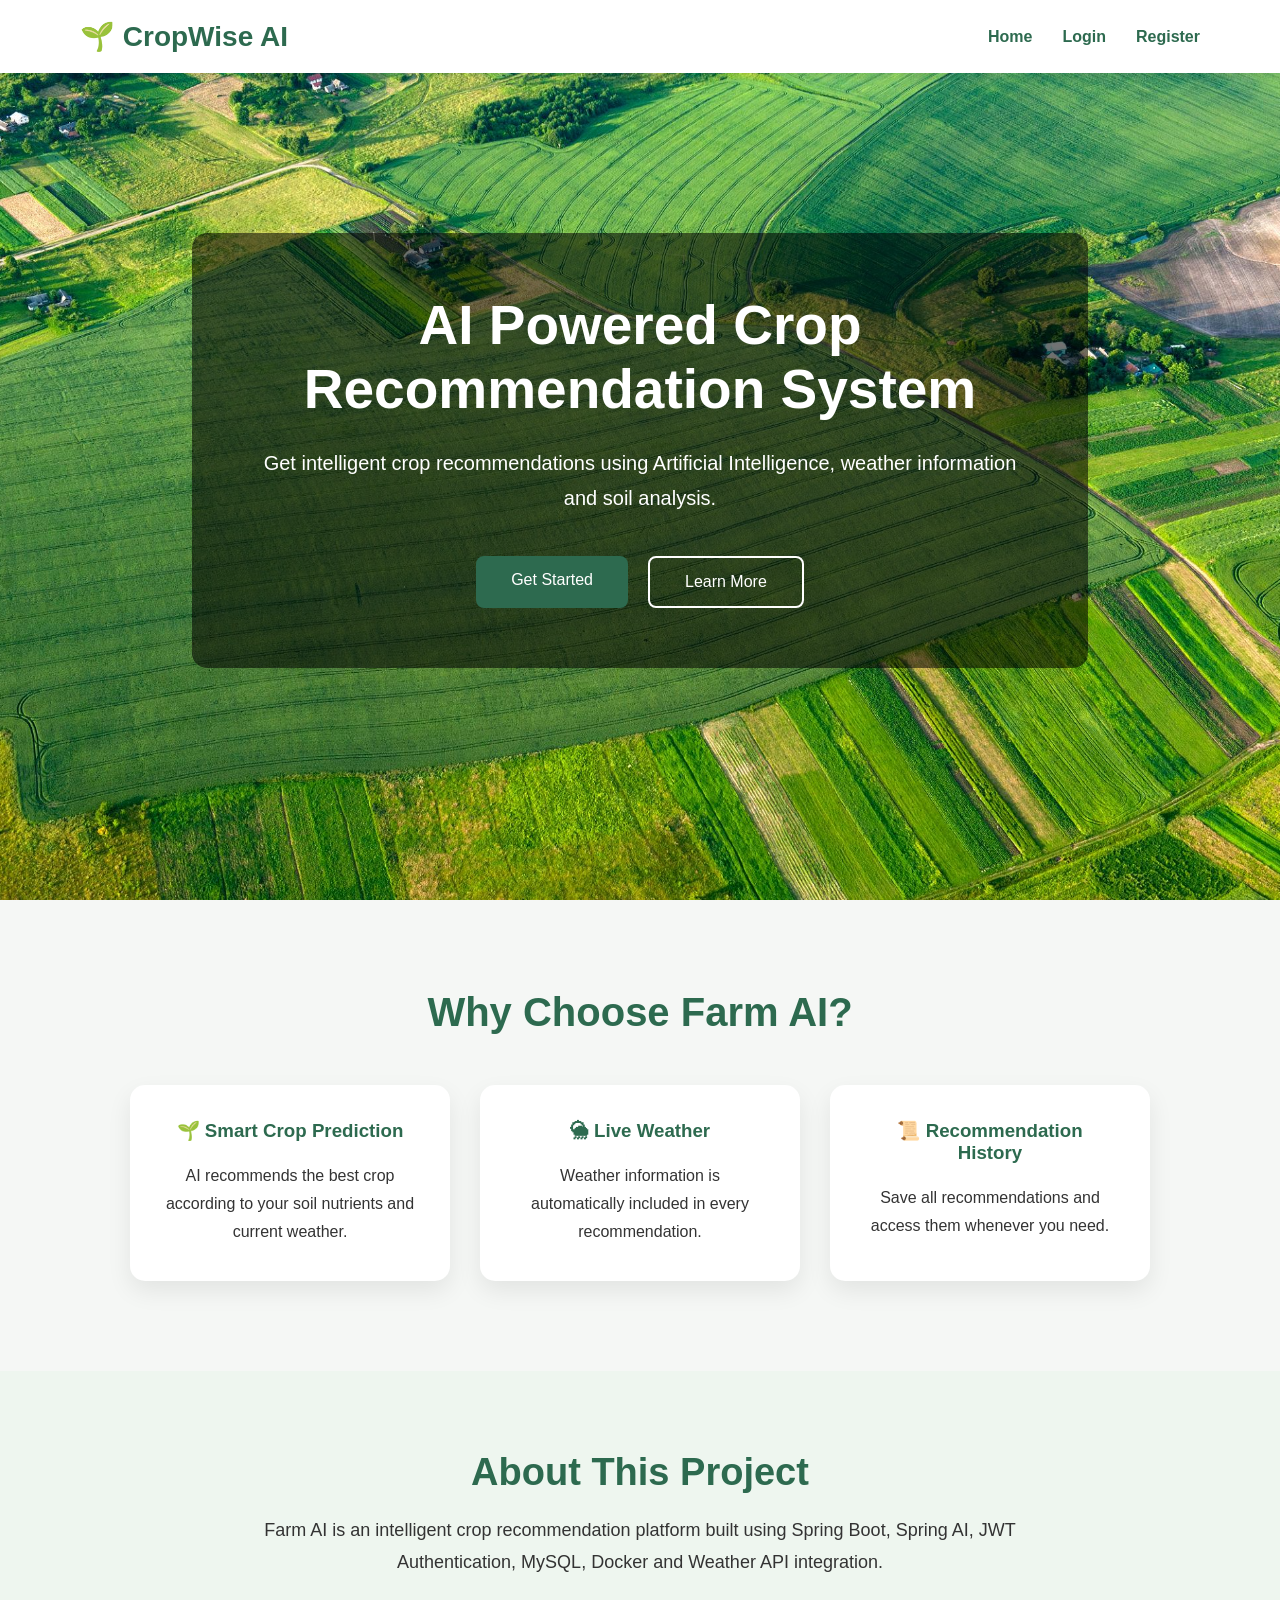
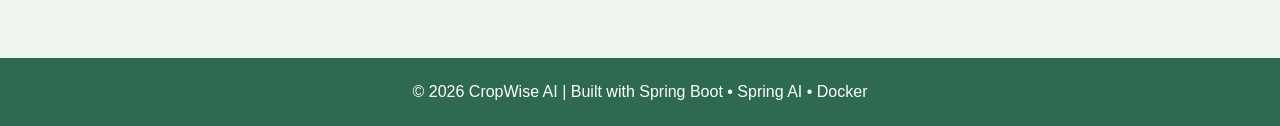
==== frontend/farm-ai-frontend/index.html @ f519d2a6 "Add responsive frontend for AI crop recommendation system. Added frontend pages including login, reg" ====
<!DOCTYPE html>
<html lang="en">

<head>

    <meta charset="UTF-8">

    <meta name="viewport" content="width=device-width, initial-scale=1.0">

    <title>CropWise AI - Smart Crop Recommendation</title>

    <link rel="stylesheet" href="css/style.css">

</head>

<body>

    <nav>

        <div class="logo">

            🌱 CropWise AI

        </div>

        <ul>

            <li><a href="index.html">Home</a></li>

            <li><a href="login.html">Login</a></li>

            <li><a href="register.html">Register</a></li>

        </ul>

    </nav>

    <section class="hero">

        <div class="hero-content">

            <h1>

                AI Powered Crop Recommendation System

            </h1>

            <p>

                Get intelligent crop recommendations using Artificial Intelligence,
                weather information and soil analysis.

            </p>

            <div class="hero-buttons">

                <a href="register.html" class="btn">

                    Get Started

                </a>

                <a href="#features" class="btn btn-outline">

                    Learn More

                </a>

            </div>

        </div>

    </section>

    <section id="features">

        <h2>

            Why Choose Farm AI?

        </h2>

        <div class="cards">

            <div class="card">

                <h3>

                    🌱 Smart Crop Prediction

                </h3>

                <p>

                    AI recommends the best crop according to your
                    soil nutrients and current weather.

                </p>

            </div>

            <div class="card">

                <h3>

                    🌦 Live Weather

                </h3>

                <p>

                    Weather information is automatically included
                    in every recommendation.

                </p>

            </div>

            <div class="card">

                <h3>

                    📜 Recommendation History

                </h3>

                <p>

                    Save all recommendations and access them
                    whenever you need.

                </p>

            </div>

        </div>

    </section>

    <section class="about">

        <h2>

            About This Project

        </h2>

        <p>

            Farm AI is an intelligent crop recommendation platform
            built using Spring Boot, Spring AI, JWT Authentication,
            MySQL, Docker and Weather API integration.

        </p>

    </section>

    <footer>

        © 2026 CropWise AI | Built with Spring Boot • Spring AI • Docker

    </footer>

</body>

</html>
---- frontend/farm-ai-frontend/css/style.css ----
*{
    margin:0;
    padding:0;
    box-sizing:border-box;
    font-family:"Segoe UI",sans-serif;
}

html{
    scroll-behavior:smooth;
}

body{
    background:#f5f7f5;
    color:#333;
}

/* Navigation */

nav{

    display:flex;

    justify-content:space-between;

    align-items:center;

    padding:20px 80px;

    background:white;

    position:fixed;

    width:100%;

    top:0;

    left:0;

    box-shadow:0 2px 10px rgba(0,0,0,.1);

    z-index:1000;

}

.logo{

    font-size:28px;

    font-weight:bold;

    color:#2d6a4f;

}

nav ul{

    display:flex;

    list-style:none;

}

nav ul li{

    margin-left:30px;

}

nav a{

    text-decoration:none;

    color:#2d6a4f;

    font-weight:600;

    transition:.3s;

}

nav a:hover{

    color:#40916c;

}

/* Hero */

.hero{

    height:100vh;

    background:url("../images/farm.jpg") center/cover no-repeat;

    display:flex;

    justify-content:center;

    align-items:center;

}

.hero-content{

    width:70%;

    background:rgba(0,0,0,.55);

    padding:60px;

    border-radius:15px;

    color:white;

    text-align:center;

}

.hero h1{

    font-size:55px;

    margin-bottom:25px;

}

.hero p{

    font-size:20px;

    line-height:35px;

    margin-bottom:40px;

}

.hero-buttons{

    display:flex;

    justify-content:center;

    gap:20px;

}

.btn{

    text-decoration:none;

    background:#2d6a4f;

    color:white;

    padding:15px 35px;

    border-radius:8px;

    transition:.3s;

}

.btn:hover{

    background:#1b4332;

}

.btn-outline{

    background:transparent;

    border:2px solid white;

}

.btn-outline:hover{

    background:white;

    color:#2d6a4f;

}

/* Features */

#features{

    padding:90px 70px;

    text-align:center;

}

#features h2{

    font-size:40px;

    margin-bottom:50px;

    color:#2d6a4f;

}

.cards{

    display:flex;

    justify-content:center;

    flex-wrap:wrap;

    gap:30px;

}

.card{

    width:320px;

    background:white;

    padding:35px;

    border-radius:15px;

    box-shadow:0 10px 25px rgba(0,0,0,.08);

    transition:.3s;

}

.card:hover{

    transform:translateY(-8px);

}

.card h3{

    margin-bottom:20px;

    color:#2d6a4f;

}

.card p{

    line-height:28px;

}

/* About */

.about{

    padding:80px;

    text-align:center;

    background:#eef6ef;

}

.about h2{

    color:#2d6a4f;

    margin-bottom:20px;

    font-size:38px;

}

.about p{

    width:70%;

    margin:auto;

    line-height:32px;

    font-size:18px;

}

/* Footer */

footer{

    background:#2d6a4f;

    color:white;

    text-align:center;

    padding:25px;

}

/* ---------- Authentication Pages ---------- */

.auth-body{

    background-image: linear-gradient(rgba(0,0,0,.55),rgba(0,0,0,.55)),
    url("../images/farm.jpg");

    background-size: cover;
    background-position: center;

    display:flex;

    justify-content:center;

    align-items:center;

    height:100vh;

    font-family:Arial,Helvetica,sans-serif;
}

.auth-container{

    width:100%;
    display:flex;
    justify-content:center;
}

.auth-card{

    width:420px;

    background:white;

    padding:40px;

    border-radius:15px;

    box-shadow:0 15px 40px rgba(0,0,0,.35);

    text-align:center;
}

.auth-card h2{

    color:#2e7d32;

    margin-bottom:10px;
}

.auth-subtitle{

    color:#666;

    margin-bottom:25px;
}

.auth-card input{

    width:100%;

    padding:15px;

    margin:12px 0;

    border:1px solid #ccc;

    border-radius:8px;

    font-size:16px;

    box-sizing:border-box;
}

.auth-card input:focus{

    outline:none;

    border-color:#2e7d32;

    box-shadow:0 0 8px rgba(46,125,50,.3);
}

.auth-card button{

    width:100%;

    padding:15px;

    margin-top:15px;

    border:none;

    border-radius:8px;

    background:#2e7d32;

    color:white;

    font-size:18px;

    cursor:pointer;

    transition:.3s;
}

.auth-card button:hover{

    background:#1b5e20;
}

.bottom-text{

    margin-top:25px;
}

.bottom-text a{

    color:#2e7d32;

    text-decoration:none;

    font-weight:bold;
}

.bottom-text a:hover{

    text-decoration:underline;
}

/* ---------------- Dashboard ---------------- */

.dashboard-body{

    background:#f3f8f4;

    font-family:Arial,Helvetica,sans-serif;
}

.dashboard-container{

    width:90%;

    max-width:900px;

    margin:auto;

    padding:40px 0;

    text-align:center;
}

.dashboard-container h1{

    color:#2e7d32;

    margin-bottom:10px;
}

.welcome{

    color:#666;

    margin-bottom:40px;
}

.dashboard-card{

    background:white;

    margin-bottom:25px;

    padding:30px;

    border-radius:15px;

    box-shadow:0 10px 25px rgba(0,0,0,.1);
}

.dashboard-card h2{

    color:#2e7d32;

    margin-bottom:15px;
}

.dashboard-card p{

    color:#555;

    margin-bottom:25px;
}

.dashboard-btn{

    display:inline-block;

    padding:12px 30px;

    background:#2e7d32;

    color:white;

    text-decoration:none;

    border-radius:8px;

    transition:.3s;
}

.dashboard-btn:hover{

    background:#1b5e20;
}

.logout-btn{

    margin-top:30px;

    padding:15px 40px;

    border:none;

    border-radius:8px;

    background:#d32f2f;

    color:white;

    cursor:pointer;

    font-size:17px;
}

.logout-btn:hover{

    background:#b71c1c;
}

.message{
    text-align:center;
    margin:15px 0;
    font-size:16px;
    font-weight:bold;
    min-height:20px;
}

.success{
    color:green;
}

.error{
    color:red;
}
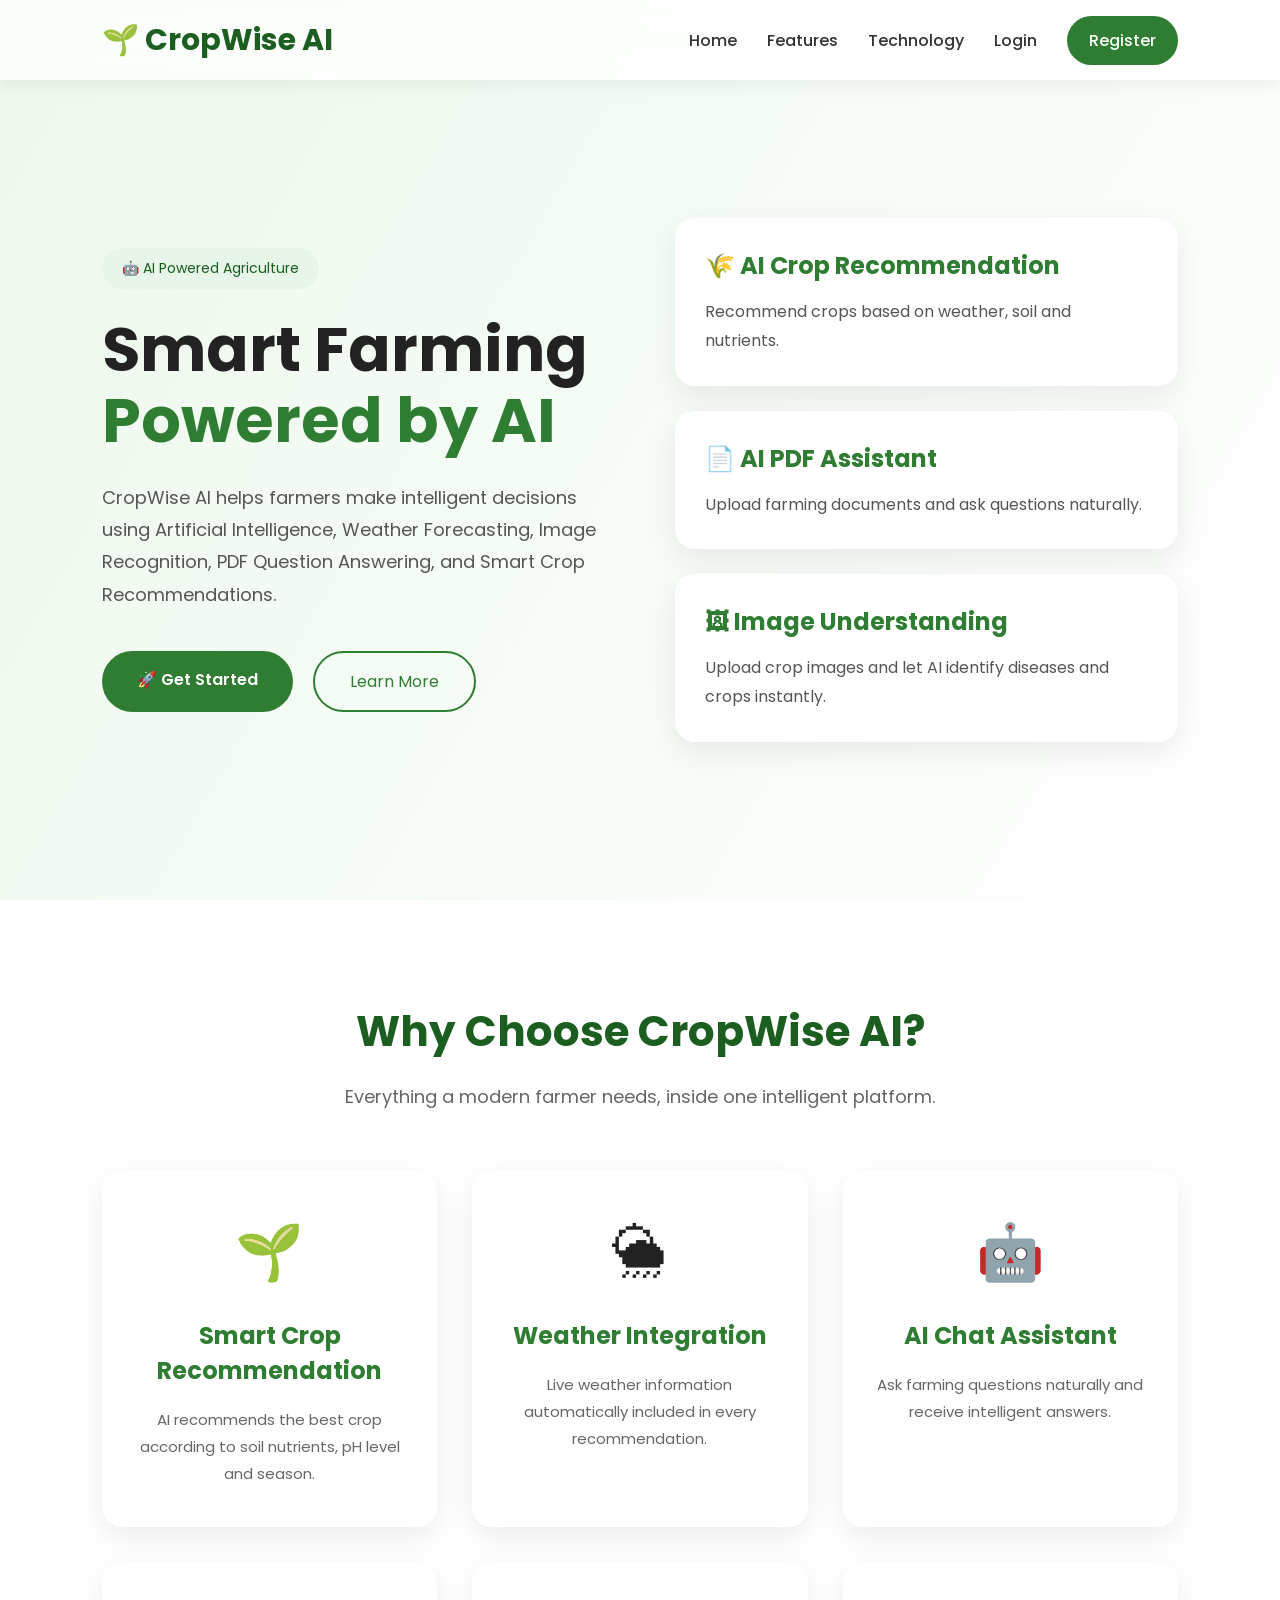
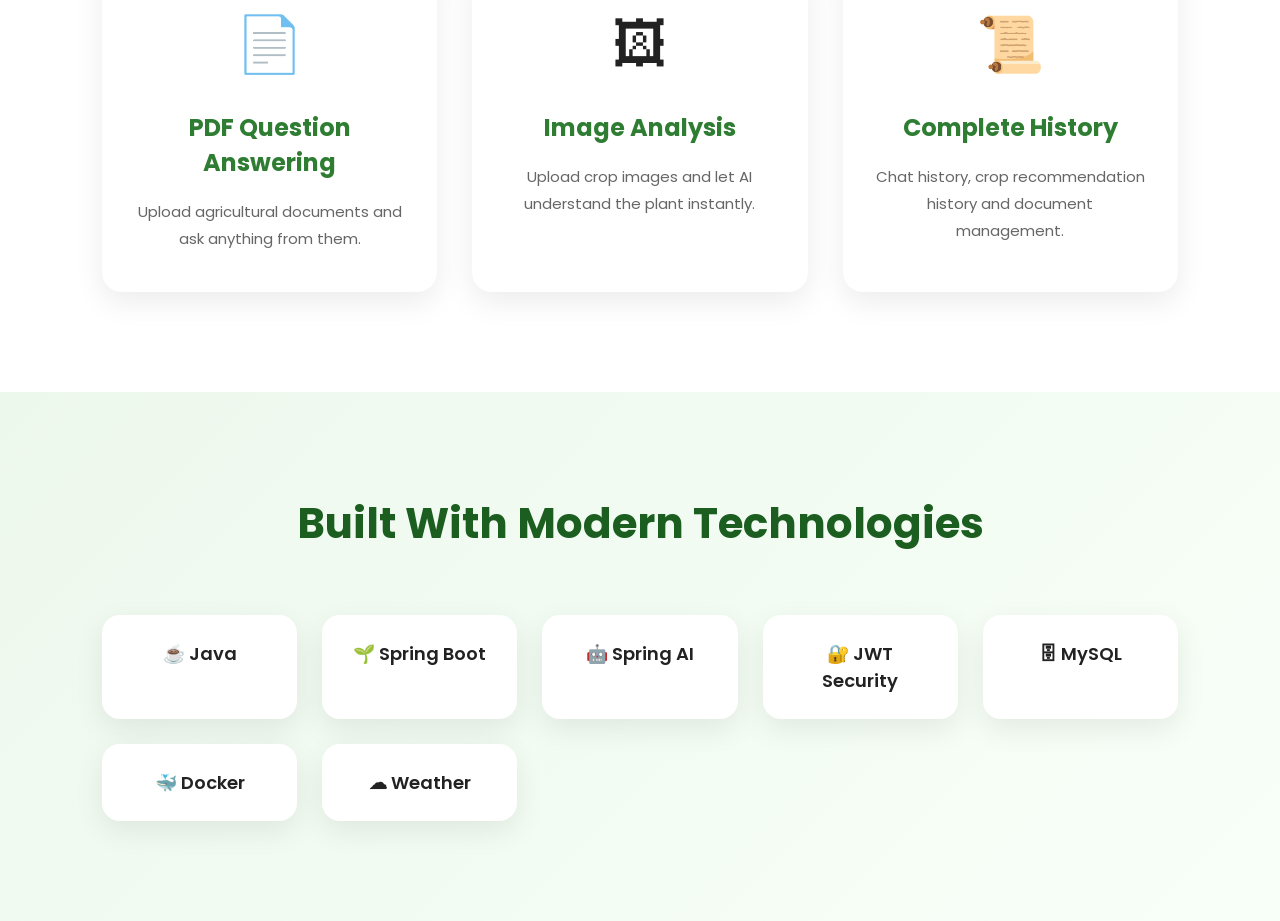
==== commit 88c1c7d8: "Update frontend with AI chat, dashboard, history pagination and responsive UI" ====
--- a/frontend/farm-ai-frontend/index.html
+++ b/frontend/farm-ai-frontend/index.html
@@ -5,162 +5,350 @@
 
     <meta charset="UTF-8">
 
-    <meta name="viewport" content="width=device-width, initial-scale=1.0">
-
-    <title>CropWise AI - Smart Crop Recommendation</title>
+    <meta name="viewport"
+          content="width=device-width, initial-scale=1.0">
+
+    <title>CropWise AI | Smart Farming Platform</title>
 
     <link rel="stylesheet" href="css/style.css">
 
+    <link rel="preconnect" href="https://fonts.googleapis.com">
+
+    <link rel="preconnect"
+          href="https://fonts.gstatic.com"
+          crossorigin>
+
+    <link href="https://fonts.googleapis.com/css2?family=Poppins:wght@300;400;500;600;700&display=swap"
+          rel="stylesheet">
+
 </head>
 
 <body>
 
+<!-- ================= NAVBAR ================= -->
+
+<header class="navbar">
+
+    <div class="logo">
+
+        🌱 CropWise AI
+
+    </div>
+
     <nav>
 
-        <div class="logo">
-
-            🌱 CropWise AI
-
-        </div>
-
-        <ul>
-
-            <li><a href="index.html">Home</a></li>
-
-            <li><a href="login.html">Login</a></li>
-
-            <li><a href="register.html">Register</a></li>
-
-        </ul>
+        <a href="index.html">Home</a>
+
+        <a href="#features">Features</a>
+
+        <a href="#technology">Technology</a>
+
+        <a href="login.html">Login</a>
+
+        <a href="register.html" class="register-btn">
+
+            Register
+
+        </a>
 
     </nav>
 
-    <section class="hero">
-
-        <div class="hero-content">
-
-            <h1>
-
-                AI Powered Crop Recommendation System
-
-            </h1>
-
-            <p>
-
-                Get intelligent crop recommendations using Artificial Intelligence,
-                weather information and soil analysis.
-
-            </p>
-
-            <div class="hero-buttons">
-
-                <a href="register.html" class="btn">
-
-                    Get Started
-
-                </a>
-
-                <a href="#features" class="btn btn-outline">
-
-                    Learn More
-
-                </a>
-
-            </div>
-
-        </div>
-
-    </section>
-
-    <section id="features">
-
-        <h2>
-
-            Why Choose Farm AI?
-
-        </h2>
-
-        <div class="cards">
-
-            <div class="card">
-
-                <h3>
-
-                    🌱 Smart Crop Prediction
-
-                </h3>
-
-                <p>
-
-                    AI recommends the best crop according to your
-                    soil nutrients and current weather.
-
-                </p>
-
-            </div>
-
-            <div class="card">
-
-                <h3>
-
-                    🌦 Live Weather
-
-                </h3>
-
-                <p>
-
-                    Weather information is automatically included
-                    in every recommendation.
-
-                </p>
-
-            </div>
-
-            <div class="card">
-
-                <h3>
-
-                    📜 Recommendation History
-
-                </h3>
-
-                <p>
-
-                    Save all recommendations and access them
-                    whenever you need.
-
-                </p>
-
-            </div>
-
-        </div>
-
-    </section>
-
-    <section class="about">
-
-        <h2>
-
-            About This Project
-
-        </h2>
+</header>
+
+<!-- ================= HERO ================= -->
+
+<section class="hero">
+
+    <div class="hero-left">
+
+        <span class="badge">
+
+            🤖 AI Powered Agriculture
+
+        </span>
+
+        <h1>
+
+            Smart Farming
+
+            <span>
+
+                Powered by AI
+
+            </span>
+
+        </h1>
 
         <p>
 
-            Farm AI is an intelligent crop recommendation platform
-            built using Spring Boot, Spring AI, JWT Authentication,
-            MySQL, Docker and Weather API integration.
+            CropWise AI helps farmers make intelligent decisions using
+
+            Artificial Intelligence, Weather Forecasting,
+
+            Image Recognition, PDF Question Answering,
+
+            and Smart Crop Recommendations.
 
         </p>
 
-    </section>
-
-    <footer>
-
-        © 2026 CropWise AI | Built with Spring Boot • Spring AI • Docker
-
-    </footer>
-
-</body>
-
-</html>+        <div class="hero-buttons">
+
+            <a href="register.html"
+               class="primary-btn">
+
+                🚀 Get Started
+
+            </a>
+
+            <a href="#features"
+               class="secondary-btn">
+
+                Learn More
+
+            </a>
+
+        </div>
+
+    </div>
+
+    <div class="hero-right">
+
+        <div class="hero-card">
+
+            <h3>
+
+                🌾 AI Crop Recommendation
+
+            </h3>
+
+            <p>
+
+                Recommend crops based on weather,
+
+                soil and nutrients.
+
+            </p>
+
+        </div>
+
+        <div class="hero-card">
+
+            <h3>
+
+                📄 AI PDF Assistant
+
+            </h3>
+
+            <p>
+
+                Upload farming documents
+
+                and ask questions naturally.
+
+            </p>
+
+        </div>
+
+        <div class="hero-card">
+
+            <h3>
+
+                🖼 Image Understanding
+
+            </h3>
+
+            <p>
+
+                Upload crop images and
+
+                let AI identify diseases
+
+                and crops instantly.
+
+            </p>
+
+        </div>
+
+    </div>
+
+</section>
+
+<!-- ================= FEATURES ================= -->
+
+<section id="features"
+         class="features">
+
+    <h2>
+
+        Why Choose CropWise AI?
+
+    </h2>
+
+    <p>
+
+        Everything a modern farmer needs,
+
+        inside one intelligent platform.
+
+    </p>
+
+    <div class="feature-grid">
+
+        <div class="feature-card">
+
+            🌱
+
+            <h3>
+
+                Smart Crop Recommendation
+
+            </h3>
+
+            <p>
+
+                AI recommends the best crop
+
+                according to soil nutrients,
+
+                pH level and season.
+
+            </p>
+
+        </div>
+
+        <div class="feature-card">
+
+            🌦
+
+            <h3>
+
+                Weather Integration
+
+            </h3>
+
+            <p>
+
+                Live weather information
+
+                automatically included
+
+                in every recommendation.
+
+            </p>
+
+        </div>
+
+        <div class="feature-card">
+
+            🤖
+
+            <h3>
+
+                AI Chat Assistant
+
+            </h3>
+
+            <p>
+
+                Ask farming questions naturally
+
+                and receive intelligent answers.
+
+            </p>
+
+        </div>
+
+        <div class="feature-card">
+
+            📄
+
+            <h3>
+
+                PDF Question Answering
+
+            </h3>
+
+            <p>
+
+                Upload agricultural documents
+
+                and ask anything from them.
+
+            </p>
+
+        </div>
+
+        <div class="feature-card">
+
+            🖼
+
+            <h3>
+
+                Image Analysis
+
+            </h3>
+
+            <p>
+
+                Upload crop images
+
+                and let AI understand
+
+                the plant instantly.
+
+            </p>
+
+        </div>
+
+        <div class="feature-card">
+
+            📜
+
+            <h3>
+
+                Complete History
+
+            </h3>
+
+            <p>
+
+                Chat history,
+
+                crop recommendation history
+
+                and document management.
+
+            </p>
+
+        </div>
+
+    </div>
+
+</section>
+
+<!-- ================= TECHNOLOGY ================= -->
+
+<section id="technology"
+         class="technology">
+
+    <h2>
+
+        Built With Modern Technologies
+
+    </h2>
+
+    <div class="tech-grid">
+
+        <div>☕ Java</div>
+
+        <div>🌱 Spring Boot</div>
+
+        <div>🤖 Spring AI</div>
+
+        <div>🔐 JWT Security</div>
+
+        <div>🗄 MySQL</div>
+
+        <div>🐳 Docker</div>
+
+        <div>☁ Weather
--- a/frontend/farm-ai-frontend/css/style.css
+++ b/frontend/farm-ai-frontend/css/style.css
@@ -1,554 +1,934 @@
+/* =====================================================
+   GOOGLE FONT
+===================================================== */
+
+@import url('https://fonts.googleapis.com/css2?family=Poppins:wght@300;400;500;600;700;800&display=swap');
+
+/* =====================================================
+   RESET
+===================================================== */
+
 *{
     margin:0;
     padding:0;
     box-sizing:border-box;
-    font-family:"Segoe UI",sans-serif;
-}
-
-html{
     scroll-behavior:smooth;
 }
 
 body{
-    background:#f5f7f5;
+
+    font-family:'Poppins',sans-serif;
+
+    background:#f5f8f5;
+
+    color:#222;
+
+    overflow-x:hidden;
+
+}
+
+/* =====================================================
+   VARIABLES
+===================================================== */
+
+:root{
+
+    --primary:#2E7D32;
+
+    --secondary:#43A047;
+
+    --light:#E8F5E9;
+
+    --dark:#1B5E20;
+
+    --white:#ffffff;
+
+    --gray:#666;
+
+    --shadow:0 10px 30px rgba(0,0,0,.08);
+
+    --radius:18px;
+
+}
+
+/* =====================================================
+   NAVBAR
+===================================================== */
+
+.navbar{
+
+    position:fixed;
+
+    top:0;
+
+    left:0;
+
+    width:100%;
+
+    height:80px;
+
+    padding:0 8%;
+
+    display:flex;
+
+    justify-content:space-between;
+
+    align-items:center;
+
+    background:rgba(255,255,255,.75);
+
+    backdrop-filter:blur(12px);
+
+    box-shadow:0 2px 20px rgba(0,0,0,.08);
+
+    z-index:1000;
+
+}
+
+.logo{
+
+    font-size:30px;
+
+    font-weight:700;
+
+    color:var(--dark);
+
+}
+
+nav{
+
+    display:flex;
+
+    align-items:center;
+
+    gap:30px;
+
+}
+
+nav a{
+
+    text-decoration:none;
+
     color:#333;
-}
-
-/* Navigation */
+
+    font-weight:500;
+
+    transition:.3s;
+
+}
+
+nav a:hover{
+
+    color:var(--primary);
+
+}
+
+.register-btn{
+
+    background:var(--primary);
+
+    color:white !important;
+
+    padding:12px 22px;
+
+    border-radius:30px;
+
+    transition:.3s;
+
+}
+
+.register-btn:hover{
+
+    background:var(--dark);
+
+}
+
+/* =====================================================
+   HERO
+===================================================== */
+
+.hero{
+
+    min-height:100vh;
+
+    display:flex;
+
+    justify-content:space-between;
+
+    align-items:center;
+
+    padding:140px 8% 80px;
+
+    gap:70px;
+
+    background:
+
+    linear-gradient(
+
+    120deg,
+
+    #edf8ed,
+
+    #ffffff
+
+    );
+
+}
+
+.hero-left{
+
+    flex:1;
+
+}
+
+.badge{
+
+    display:inline-block;
+
+    background:var(--light);
+
+    color:var(--dark);
+
+    padding:10px 20px;
+
+    border-radius:30px;
+
+    font-size:14px;
+
+    margin-bottom:25px;
+
+}
+
+.hero-left h1{
+
+    font-size:62px;
+
+    line-height:1.15;
+
+    font-weight:700;
+
+    margin-bottom:25px;
+
+}
+
+.hero-left h1 span{
+
+    color:var(--primary);
+
+}
+
+.hero-left p{
+
+    font-size:18px;
+
+    color:#555;
+
+    line-height:1.8;
+
+    margin-bottom:40px;
+
+}
+
+/* =====================================================
+   HERO BUTTONS
+===================================================== */
+
+.hero-buttons{
+
+    display:flex;
+
+    gap:20px;
+
+}
+
+.primary-btn{
+
+    background:var(--primary);
+
+    color:white;
+
+    text-decoration:none;
+
+    padding:16px 35px;
+
+    border-radius:50px;
+
+    font-weight:600;
+
+    transition:.35s;
+
+}
+
+.primary-btn:hover{
+
+    background:var(--dark);
+
+    transform:translateY(-3px);
+
+}
+
+.secondary-btn{
+
+    border:2px solid var(--primary);
+
+    color:var(--primary);
+
+    text-decoration:none;
+
+    padding:16px 35px;
+
+    border-radius:50px;
+
+    transition:.35s;
+
+}
+
+.secondary-btn:hover{
+
+    background:var(--primary);
+
+    color:white;
+
+}
+
+/* =====================================================
+   HERO RIGHT
+===================================================== */
+
+.hero-right{
+
+    flex:1;
+
+    display:flex;
+
+    flex-direction:column;
+
+    gap:25px;
+
+}
+
+.hero-card{
+
+    background:white;
+
+    padding:30px;
+
+    border-radius:20px;
+
+    box-shadow:var(--shadow);
+
+    transition:.35s;
+
+}
+
+.hero-card:hover{
+
+    transform:translateY(-8px);
+
+}
+
+.hero-card h3{
+
+    color:var(--primary);
+
+    margin-bottom:15px;
+
+    font-size:24px;
+
+}
+
+.hero-card p{
+
+    color:#555;
+
+    line-height:1.8;
+
+}
+
+/* =====================================================
+   FEATURES SECTION
+===================================================== */
+
+.features{
+
+    padding:100px 8%;
+
+    background:#ffffff;
+
+    text-align:center;
+
+}
+
+.features h2{
+
+    font-size:42px;
+
+    color:var(--dark);
+
+    margin-bottom:20px;
+
+}
+
+.features>p{
+
+    color:#666;
+
+    font-size:18px;
+
+    margin-bottom:60px;
+
+}
+
+.feature-grid{
+
+    display:grid;
+
+    grid-template-columns:repeat(auto-fit,minmax(300px,1fr));
+
+    gap:35px;
+
+}
+
+.feature-card{
+
+    background:#ffffff;
+
+    padding:40px 30px;
+
+    border-radius:20px;
+
+    box-shadow:var(--shadow);
+
+    transition:.35s;
+
+    font-size:55px;
+
+}
+
+.feature-card:hover{
+
+    transform:translateY(-10px);
+
+    box-shadow:0 18px 40px rgba(0,0,0,.12);
+
+}
+
+.feature-card h3{
+
+    margin:25px 0 18px;
+
+    color:var(--primary);
+
+    font-size:24px;
+
+}
+
+.feature-card p{
+
+    color:#666;
+
+    line-height:1.8;
+
+    font-size:15px;
+
+}
+
+/* =====================================================
+   TECHNOLOGY SECTION
+===================================================== */
+
+.technology{
+
+    padding:100px 8%;
+
+    background:linear-gradient(135deg,#edf8ed,#f8fff8);
+
+    text-align:center;
+
+}
+
+.technology h2{
+
+    font-size:42px;
+
+    color:var(--dark);
+
+    margin-bottom:60px;
+
+}
+
+.tech-grid{
+
+    display:grid;
+
+    grid-template-columns:repeat(auto-fit,minmax(170px,1fr));
+
+    gap:25px;
+
+}
+
+.tech-grid div{
+
+    background:white;
+
+    padding:25px;
+
+    border-radius:18px;
+
+    box-shadow:var(--shadow);
+
+    font-size:18px;
+
+    font-weight:600;
+
+    transition:.35s;
+
+}
+
+.tech-grid div:hover{
+
+    background:var(--primary);
+
+    color:white;
+
+    transform:translateY(-8px);
+
+}
+
+/* =====================================================
+   CTA SECTION
+===================================================== */
+
+.cta{
+
+    padding:100px 8%;
+
+    background:linear-gradient(135deg,var(--primary),var(--dark));
+
+    text-align:center;
+
+    color:white;
+
+}
+
+.cta h2{
+
+    font-size:46px;
+
+    margin-bottom:25px;
+
+}
+
+.cta p{
+
+    max-width:700px;
+
+    margin:0 auto 40px;
+
+    line-height:1.8;
+
+    font-size:18px;
+
+}
+
+.cta .primary-btn{
+
+    background:white;
+
+    color:var(--primary);
+
+}
+
+.cta .primary-btn:hover{
+
+    background:#f5f5f5;
+
+}
+
+/* =====================================================
+   FOOTER
+===================================================== */
+
+footer{
+
+    background:#1b1b1b;
+
+    color:white;
+
+    text-align:center;
+
+    padding:60px 8%;
+
+}
+
+footer h3{
+
+    font-size:32px;
+
+    margin-bottom:20px;
+
+}
+
+footer p{
+
+    color:#cfcfcf;
+
+    margin-bottom:20px;
+
+}
+
+.footer-links{
+
+    display:flex;
+
+    justify-content:center;
+
+    gap:30px;
+
+    margin:30px 0;
+
+}
+
+.footer-links a{
+
+    color:white;
+
+    text-decoration:none;
+
+    transition:.3s;
+
+}
+
+.footer-links a:hover{
+
+    color:#90EE90;
+
+}
+
+.copyright{
+
+    margin-top:30px;
+
+    color:#888;
+
+    font-size:14px;
+
+}
+
+/* =====================================================
+   ANIMATIONS
+===================================================== */
+
+@keyframes fadeUp{
+
+    from{
+
+        opacity:0;
+        transform:translateY(40px);
+
+    }
+
+    to{
+
+        opacity:1;
+        transform:translateY(0);
+
+    }
+
+}
+
+.hero-left{
+
+    animation:fadeUp .8s ease;
+
+}
+
+.hero-right{
+
+    animation:fadeUp 1s ease;
+
+}
+
+.feature-card{
+
+    animation:fadeUp .8s ease;
+
+}
+
+.hero-card{
+
+    animation:fadeUp .9s ease;
+
+}
+
+/* =====================================================
+   HOVER EFFECTS
+===================================================== */
+
+.feature-card,
+.hero-card,
+.tech-grid div{
+
+    cursor:pointer;
+
+}
+
+.feature-card:hover h3,
+.hero-card:hover h3{
+
+    color:#1B5E20;
+
+}
+
+/* =====================================================
+   SELECTION
+===================================================== */
+
+::selection{
+
+    background:#2E7D32;
+
+    color:white;
+
+}
+
+/* =====================================================
+   IMAGE PLACEHOLDER
+===================================================== */
+
+.hero-right::before{
+
+    content:"";
+
+    position:absolute;
+
+    width:220px;
+
+    height:220px;
+
+    background:rgba(67,160,71,.08);
+
+    border-radius:50%;
+
+    right:40px;
+
+    top:30px;
+
+    filter:blur(50px);
+
+    z-index:-1;
+
+}
+
+.hero{
+
+    position:relative;
+
+    overflow:hidden;
+
+}
+
+/* =====================================================
+   SCROLLBAR
+===================================================== */
+
+::-webkit-scrollbar{
+
+    width:10px;
+
+}
+
+::-webkit-scrollbar-thumb{
+
+    background:#43A047;
+
+    border-radius:20px;
+
+}
+
+::-webkit-scrollbar-track{
+
+    background:#eeeeee;
+
+}
+
+/* =====================================================
+   RESPONSIVE
+===================================================== */
+
+@media(max-width:1200px){
+
+.hero{
+
+    gap:40px;
+
+}
+
+.hero-left h1{
+
+    font-size:52px;
+
+}
+
+}
+
+@media(max-width:992px){
+
+.navbar{
+
+    padding:0 5%;
+
+}
+
+.hero{
+
+    flex-direction:column;
+
+    text-align:center;
+
+    padding-top:130px;
+
+}
+
+.hero-buttons{
+
+    justify-content:center;
+
+}
+
+.hero-left{
+
+    order:2;
+
+}
+
+.hero-right{
+
+    order:1;
+
+    width:100%;
+
+}
+
+.hero-card{
+
+    width:100%;
+
+}
+
+}
+
+@media(max-width:768px){
 
 nav{
 
-    display:flex;
-
-    justify-content:space-between;
-
-    align-items:center;
-
-    padding:20px 80px;
-
-    background:white;
-
-    position:fixed;
+    gap:15px;
+
+    flex-wrap:wrap;
+
+    justify-content:center;
+
+}
+
+.logo{
+
+    font-size:24px;
+
+}
+
+.hero-left h1{
+
+    font-size:42px;
+
+}
+
+.hero-left p{
+
+    font-size:16px;
+
+}
+
+.features h2,
+.technology h2,
+.cta h2{
+
+    font-size:34px;
+
+}
+
+.footer-links{
+
+    flex-direction:column;
+
+    gap:15px;
+
+}
+
+}
+
+@media(max-width:576px){
+
+.navbar{
+
+    height:auto;
+
+    padding:20px;
+
+    flex-direction:column;
+
+    gap:20px;
+
+}
+
+.hero{
+
+    padding-top:170px;
+
+}
+
+.hero-left h1{
+
+    font-size:34px;
+
+}
+
+.hero-buttons{
+
+    flex-direction:column;
+
+}
+
+.primary-btn,
+.secondary-btn{
 
     width:100%;
 
-    top:0;
-
-    left:0;
-
-    box-shadow:0 2px 10px rgba(0,0,0,.1);
-
-    z-index:1000;
-
-}
-
-.logo{
-
-    font-size:28px;
-
-    font-weight:bold;
-
-    color:#2d6a4f;
-
-}
-
-nav ul{
-
-    display:flex;
-
-    list-style:none;
-
-}
-
-nav ul li{
-
-    margin-left:30px;
-
-}
-
-nav a{
-
-    text-decoration:none;
-
-    color:#2d6a4f;
-
-    font-weight:600;
-
-    transition:.3s;
-
-}
-
-nav a:hover{
-
-    color:#40916c;
-
-}
-
-/* Hero */
-
-.hero{
-
-    height:100vh;
-
-    background:url("../images/farm.jpg") center/cover no-repeat;
-
-    display:flex;
-
-    justify-content:center;
-
-    align-items:center;
-
-}
-
-.hero-content{
-
-    width:70%;
-
-    background:rgba(0,0,0,.55);
-
-    padding:60px;
-
-    border-radius:15px;
-
-    color:white;
-
     text-align:center;
 
 }
 
-.hero h1{
-
-    font-size:55px;
-
-    margin-bottom:25px;
-
-}
-
-.hero p{
-
-    font-size:20px;
-
-    line-height:35px;
-
-    margin-bottom:40px;
-
-}
-
-.hero-buttons{
-
-    display:flex;
-
-    justify-content:center;
-
-    gap:20px;
-
-}
-
-.btn{
-
-    text-decoration:none;
-
-    background:#2d6a4f;
-
-    color:white;
-
-    padding:15px 35px;
-
-    border-radius:8px;
-
-    transition:.3s;
-
-}
-
-.btn:hover{
-
-    background:#1b4332;
-
-}
-
-.btn-outline{
-
-    background:transparent;
-
-    border:2px solid white;
-
-}
-
-.btn-outline:hover{
-
-    background:white;
-
-    color:#2d6a4f;
-
-}
-
-/* Features */
-
-#features{
-
-    padding:90px 70px;
-
-    text-align:center;
-
-}
-
-#features h2{
-
-    font-size:40px;
-
-    margin-bottom:50px;
-
-    color:#2d6a4f;
-
-}
-
-.cards{
-
-    display:flex;
-
-    justify-content:center;
-
-    flex-wrap:wrap;
-
-    gap:30px;
-
-}
-
-.card{
-
-    width:320px;
-
-    background:white;
-
-    padding:35px;
-
-    border-radius:15px;
-
-    box-shadow:0 10px 25px rgba(0,0,0,.08);
-
-    transition:.3s;
-
-}
-
-.card:hover{
-
-    transform:translateY(-8px);
-
-}
-
-.card h3{
-
-    margin-bottom:20px;
-
-    color:#2d6a4f;
-
-}
-
-.card p{
-
-    line-height:28px;
-
-}
-
-/* About */
-
-.about{
-
-    padding:80px;
-
-    text-align:center;
-
-    background:#eef6ef;
-
-}
-
-.about h2{
-
-    color:#2d6a4f;
-
-    margin-bottom:20px;
-
-    font-size:38px;
-
-}
-
-.about p{
-
-    width:70%;
-
-    margin:auto;
-
-    line-height:32px;
-
-    font-size:18px;
-
-}
-
-/* Footer */
+.feature-grid{
+
+    grid-template-columns:1fr;
+
+}
+
+.tech-grid{
+
+    grid-template-columns:1fr 1fr;
+
+}
+
+.cta{
+
+    padding:70px 20px;
+
+}
 
 footer{
 
-    background:#2d6a4f;
-
-    color:white;
-
-    text-align:center;
-
-    padding:25px;
-
-}
-
-/* ---------- Authentication Pages ---------- */
-
-.auth-body{
-
-    background-image: linear-gradient(rgba(0,0,0,.55),rgba(0,0,0,.55)),
-    url("../images/farm.jpg");
-
-    background-size: cover;
-    background-position: center;
-
-    display:flex;
-
-    justify-content:center;
-
-    align-items:center;
-
-    height:100vh;
-
-    font-family:Arial,Helvetica,sans-serif;
-}
-
-.auth-container{
-
-    width:100%;
-    display:flex;
-    justify-content:center;
-}
-
-.auth-card{
-
-    width:420px;
-
-    background:white;
-
-    padding:40px;
-
-    border-radius:15px;
-
-    box-shadow:0 15px 40px rgba(0,0,0,.35);
-
-    text-align:center;
-}
-
-.auth-card h2{
-
-    color:#2e7d32;
-
-    margin-bottom:10px;
-}
-
-.auth-subtitle{
-
-    color:#666;
-
-    margin-bottom:25px;
-}
-
-.auth-card input{
-
-    width:100%;
-
-    padding:15px;
-
-    margin:12px 0;
-
-    border:1px solid #ccc;
-
-    border-radius:8px;
-
-    font-size:16px;
-
-    box-sizing:border-box;
-}
-
-.auth-card input:focus{
-
-    outline:none;
-
-    border-color:#2e7d32;
-
-    box-shadow:0 0 8px rgba(46,125,50,.3);
-}
-
-.auth-card button{
-
-    width:100%;
-
-    padding:15px;
-
-    margin-top:15px;
-
-    border:none;
-
-    border-radius:8px;
-
-    background:#2e7d32;
-
-    color:white;
-
-    font-size:18px;
-
-    cursor:pointer;
-
-    transition:.3s;
-}
-
-.auth-card button:hover{
-
-    background:#1b5e20;
-}
-
-.bottom-text{
-
-    margin-top:25px;
-}
-
-.bottom-text a{
-
-    color:#2e7d32;
-
-    text-decoration:none;
-
-    font-weight:bold;
-}
-
-.bottom-text a:hover{
-
-    text-decoration:underline;
-}
-
-/* ---------------- Dashboard ---------------- */
-
-.dashboard-body{
-
-    background:#f3f8f4;
-
-    font-family:Arial,Helvetica,sans-serif;
-}
-
-.dashboard-container{
-
-    width:90%;
-
-    max-width:900px;
-
-    margin:auto;
-
-    padding:40px 0;
-
-    text-align:center;
-}
-
-.dashboard-container h1{
-
-    color:#2e7d32;
-
-    margin-bottom:10px;
-}
-
-.welcome{
-
-    color:#666;
-
-    margin-bottom:40px;
-}
-
-.dashboard-card{
-
-    background:white;
-
-    margin-bottom:25px;
-
-    padding:30px;
-
-    border-radius:15px;
-
-    box-shadow:0 10px 25px rgba(0,0,0,.1);
-}
-
-.dashboard-card h2{
-
-    color:#2e7d32;
-
-    margin-bottom:15px;
-}
-
-.dashboard-card p{
-
-    color:#555;
-
-    margin-bottom:25px;
-}
-
-.dashboard-btn{
-
-    display:inline-block;
-
-    padding:12px 30px;
-
-    background:#2e7d32;
-
-    color:white;
-
-    text-decoration:none;
-
-    border-radius:8px;
-
-    transition:.3s;
-}
-
-.dashboard-btn:hover{
-
-    background:#1b5e20;
-}
-
-.logout-btn{
-
-    margin-top:30px;
-
-    padding:15px 40px;
-
-    border:none;
-
-    border-radius:8px;
-
-    background:#d32f2f;
-
-    color:white;
-
-    cursor:pointer;
-
-    font-size:17px;
-}
-
-.logout-btn:hover{
-
-    background:#b71c1c;
-}
-
-.message{
-    text-align:center;
-    margin:15px 0;
-    font-size:16px;
-    font-weight:bold;
-    min-height:20px;
-}
-
-.success{
-    color:green;
-}
-
-.error{
-    color:red;
+    padding:50px 20px;
+
+}
+
 }
